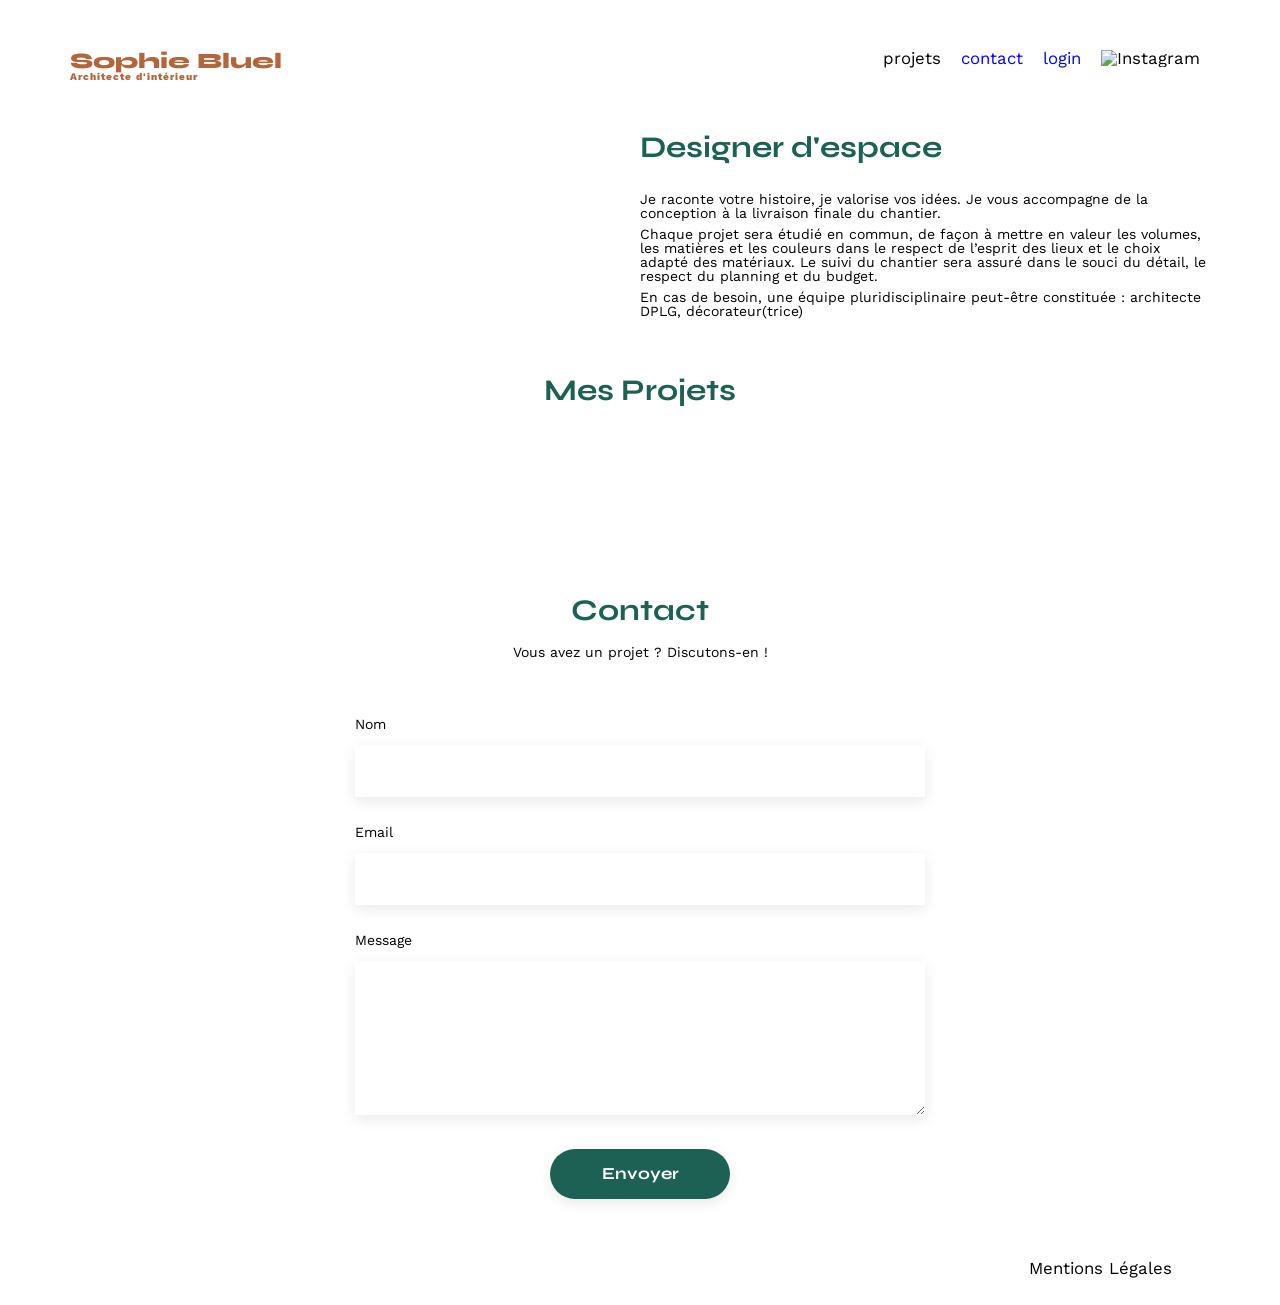
==== FrontEnd/index.html @ 862d738f "Style partie ajout, avant de bricoler input image stylisé" ====
<!DOCTYPE html>
<html lang="fr">
<head>
	<meta charset="UTF-8">
	<title>Sophie Bluel - Architecte d'intérieur</title>
	<meta name="viewport" content="width=device-width, initial-scale=1.0">
	<link rel="preconnect" href="https://fonts.googleapis.com">
	<link rel="preconnect" href="https://fonts.gstatic.com" crossorigin>
	<link href="https://fonts.googleapis.com/css2?family=Syne:wght@700;800&family=Work+Sans&display=swap" rel="stylesheet">
	<meta name="description" content="">
	<link rel="stylesheet" href="https://cdnjs.cloudflare.com/ajax/libs/font-awesome/6.2.1/css/all.min.css">
	<link rel="stylesheet" href="./assets/style.css">
</head>
<body>
	<div class="edition-banner">
		<i class="fa-solid fa-pen-to-square" aria-hidden="true" id="editIcon1"></i>
		<p>Mode édition</p>
	</div>
		<dialog class="modalTotal">
			<div class="modalGallery" id="editGallery">
				<div class="exitModal"><button id="closeModalBtn1"><i class="fa-solid fa-xmark"></i></button></div>
				<h3 class="modalTitle">Galerie photo</h3>
				<div class="modalContent1"> <!-- Insertion dynamique des photos réduites des projets --> </div>
				<button id="addPictureBtn">Ajouter une photo</button>
			</div>
			<div class="addPicture" id="addPicture" style="display: none;">
				<div class="modalHeader"><button id="goBack"><i class="fa-solid fa-arrow-left"></i></button><button id="closeModalBtn2"><i class="fa-solid fa-xmark"></i></button></div>
				<h3 class="modalTitle">Ajout photo</h3>
				<div class="modalContent2">
					<form id="addPictureForm">
						<div id="pictureZone">
							<i class="fa-regular fa-image"></i>
							<label for="image" id="label-picture">+ Ajouter photo</label>
							<p>jpg, png : 4mo max</p>
						</div>
						<div id="picPreview">
						</div>
							<input type="file" class="picture" name="image" id="image" accept="image/png, image/jpeg">
							<label for="title" id="label-title">Titre</label>
							<input type="text" id="title" name="title">
							<label for="category" id="label-category">Catégorie</label>
							<select id="category" name="category"> <!-- Interaction avec l'API pour lister les catégories --> </select>
					</form>
				</div>
				<input type="submit" id="confirm" value="Valider">
			</div>
		</dialog>
<header>
	<h1>Sophie Bluel <span>Architecte d'intérieur</span></h1>
	<nav>
		<ul>
			<li>projets</li>
			<li><a href="#contact">contact</a></li>
			<li class="login-or-logout"><a href="login.html">login</a></li>
			<li><img src="./assets/icons/instagram.png" alt="Instagram"></li>
		</ul>
	</nav>
</header>
<main>
	<section id="introduction">
		<figure>
			<img src="./assets/images/sophie-bluel.png" alt="">
		</figure>
		<article>
			<h2>Designer d'espace</h2>
			<p>Je raconte votre histoire, je valorise vos idées. Je vous accompagne de la conception à la livraison finale du chantier.</p>
			<p>Chaque projet sera étudié en commun, de façon à mettre en valeur les volumes, les matières et les couleurs dans le respect de l’esprit des lieux et le choix adapté des matériaux. Le suivi du chantier sera assuré dans le souci du détail, le respect du planning et du budget.</p>
			<p>En cas de besoin, une équipe pluridisciplinaire peut-être constituée : architecte DPLG, décorateur(trice)</p>
		</article>
	</section>
	<section id="portfolio">
		<div class="portfolio-header">
			<h2>Mes Projets</h2> 
			<i class="fa-solid fa-pen-to-square" aria-hidden="true" id="editIcon2"></i>
			<button id="edition" class="edit-button">modifier</button>
		</div>
		<div class = "filters">
			<!-- Insertion dynamique des boutons de filtres -->
		</div>
		<div class="gallery">
			<!-- Insertion dynamique des projets -->
		</div>
	</section>
	<section id="contact">
		<h2>Contact</h2>
		<p>Vous avez un projet ? Discutons-en !</p>
		<form action="#" method="post">
			<label for="name">Nom</label>
			<input type="text" name="name" id="name">
			<label for="email">Email</label>
			<input type="email" name="email" id="email">
			<label for="message">Message</label>
			<textarea name="message" id="message" cols="30" rows="10"></textarea>
			<input type="submit" value="Envoyer">
		</form>
	</section>
</main>

<footer>
	<nav>
		<ul>
			<li>Mentions Légales</li>
		</ul>
	</nav>
</footer>
<!-- Insérer les scripts ici (ou en head avec defer) -> Les deux méthodes se valent -->
 <script src= "./js/main.js" type="module"></script>
 <script src= "./js/modale.js" type="module"></script>
</body>
</html>
---- FrontEnd/assets/style.css ----
/* http://meyerweb.com/eric/tools/css/reset/
   v2.0 | 20110126
   License: none (public domain)
*/

html, body, div, span, applet, object, iframe,
h1, h2, h3, h4, h5, h6, p, blockquote, pre,
a, abbr, acronym, address, big, cite, code,
del, dfn, em, img, ins, kbd, q, s, samp,
small, strike, strong, sub, sup, tt, var,
b, u, i, center,
dl, dt, dd, ol, ul, li,
fieldset, form, label, legend,
table, caption, tbody, tfoot, thead, tr, th, td,
article, aside, canvas, details, embed,
figure, figcaption, footer, header, hgroup,
menu, nav, output, ruby, section, summary,
time, mark, audio, video {
	margin: 0;
	padding: 0;
	border: 0;
	font-size: 100%;
	font: inherit;
	vertical-align: baseline;
}
/* HTML5 display-role reset for older browsers */
article, aside, details, figcaption, figure,
footer, header, hgroup, menu, nav, section {
	display: block;
}
body {
	line-height: 1;
}
ol, ul {
	list-style: none;
}
blockquote, q {
	quotes: none;
}
blockquote:before, blockquote:after,
q:before, q:after {
	content: '';
	content: none;
}
table {
	border-collapse: collapse;
	border-spacing: 0;
}
/** end reset css**/
body {
	max-width: 1140px;
	margin:auto;
	font-family: 'Work Sans' ;
	font-size: 14px;
}
header {
	display: flex;
	justify-content: space-between;
	margin: 50px 0
}
section {
	margin: 50px 0
}

h1{
	display: flex;
	flex-direction: column;
	font-family: 'Syne';
	font-size: 22px;
	font-weight: 800;
	color: #B1663C
}

h1 > span {
	font-family: 'Work Sans';
	font-size:10px;
	letter-spacing: 0.1em;
;
}

h2{
	font-family: 'Syne';
	font-weight: 700;
	font-size: 30px;
	color: #1D6154
}
nav ul {
	display: flex;
	align-items: center;
	list-style-type: none;

}
nav li {
	padding: 0 10px;
	font-size: 1.2em;
}

li:hover {
	color: #B1663C;
}
#introduction {
	display: flex;
	align-items: center;
}
#introduction figure {
	flex: 1
}
#introduction img {
	display: block;
	margin: auto;
	width: 80%;
}

#introduction article {
	flex: 1
}
#introduction h2 {
	margin-bottom: 1em;
}

#introduction p {
	margin-bottom: 0.5em;
}
#portfolio h2 {
	text-align: center;
}

.portfolio-header {
	display: flex;
	align-items: center;
	justify-content: center;
	margin-bottom: 90px;
	gap: 10px;
}

#editIcon1, #editIcon2 {
	font-weight: 400;
}

.edit-button {
	background-color: white;
	color: black;
	border: none;
	font-family: 'Work Sans';
	font-weight: 400;
	font-size: 14px;
}

.gallery {
	width: 100%;
	display: grid;
	grid-template-columns: 1fr 1fr 1fr;
	grid-column-gap: 20px;
	grid-row-gap: 20px;
}

.gallery img {
	width: 100%;

}
#contact {
	width: 50%;
margin: auto;
}
#contact > * {
	text-align: center;

}
#contact h2{
	margin-bottom: 20px;
}
#contact form {
	text-align: left;
	margin-top:30px;
	display: flex;
	flex-direction: column;
}

#contact input {
	height: 50px;
	font-size: 1.2em;
	border: none;
	box-shadow: 0px 4px 14px rgba(0, 0, 0, 0.09);
}
#contact label {
	margin: 2em 0 1em 0;
}
#contact textarea {
	border: none;
	box-shadow: 0px 4px 14px rgba(0, 0, 0, 0.09);
}

input[type="submit"]{
	font-family: 'Syne';
	font-weight: 700;
	color: white;
	background-color: #1D6154;
	margin : 2em auto ;
	width: 180px;
	text-align: center;
	border-radius: 60px ;
	border: none;
}

footer nav ul {
	display: flex;
	justify-content: flex-end;
	margin: 2em
}

.hid {
	display: none;
}

.filters {
	display: flex;
	width: 100%;
	justify-content: center;
	gap: 10px;
	margin: 50px;
}

.boutonFiltre {
	padding: 10px 20px;
	border-radius: 60px;
	border: #1D6154 1px solid;
	background: none;
	color: #1D6154;
	font-family: 'Syne';
	font-weight: 700;
	font-size: 16px;
	text-align: center;
	margin: 0;
	width: auto;
	box-sizing: border-box;
}

.boutonFiltre:hover, .boutonFiltre:focus {
	background-color: #1D6154;
	color: #FFFFFF;
}

/* Login */

.login-section, .login {
	display: flex;
	flex-direction: column;
	align-items: center;
}

.login-section h2 {
	text-align: center;
	margin-bottom: 40px;
}

.login input[type=email], input[type=password] {
	margin-top: 7px;
	margin-bottom: 30px;
	background: #FFFFFF;
	box-shadow: 0px 4px 14px rgba(0, 0, 0, 0.09);
	height: 51px;
	width: 379px;
	border: none;
}

.login input[type=submit] {
	padding: 10px 40px;
}

.login a {
	color: #3D3D3D;
	font-weight: 500;
}

a {
	text-decoration: none;
}

a:visited {
	color:black;
}

a:hover {
	color: #B1663C;
}

.bold {
	font-weight: 800;
}

#login-section form {
	text-align: left;
}

/* Bannière d'édition */
.edition-banner {
	background-color: #000000;
	width: 100%;
	margin: 0;
	color: #FFFFFF;
	display: flex;
	justify-content: center;
	gap: 10px;
	padding: 10px;
	font-family: 'Work Sans';
	font-size: 16px;
}

.edition-banner #edit-button {
	background-color: #000000;
	color: #FFFFFF;
	border: none;
}

.login-error {
	color: red;
	font-weight: 800;
	margin-top: 50px;
}

/* Modale */

/* Partie suppression */

.modalGallery {
	display: flex;
	flex-wrap: wrap;
	justify-content: center;
	gap: 20px;
	flex-direction: column;
}

.exitModal {
	display: flex;
	justify-content: flex-end;
}

#closeModalBtn1 {
	background-color: white;
	border: none;
	color: black;
	height: 24px;
	width: 24px;
}

#closeModalBtn1 i {
	font-size: 16px;
}

.modalTitle {
	font-family: 'Work Sans';
	font-weight: 400;
	font-size: 26px;
	text-align: center;
	margin-bottom: 46px;
}

.modalContent1 {
	display: flex;
	flex-wrap: wrap;
	width: 70%;
  	gap: 10px;
  	border-bottom: 1px solid #B3B3B3;
  	padding-bottom: 40px;
	margin: 0 auto;
}

.modalContent1 figure {
	position: relative;
	width: 77px;
	height: 103px;
}

.modalContent1 figure img {
	width: 100%;
	height: 100%;
	object-fit: cover;
}

.deleteButton {
	background-color: black;
	border: none;
	color: white;
	height: 17px;
	width: 17px;
	justify-content: center;
	align-content: center;
	display: flex;
	border-radius: 2px;
	position: absolute;
	right: 5px;
	top: 5px;
}

#addPictureBtn{
	font-family: 'Syne';
	font-weight: 700;
	font-size: 14px;
	color: white;
	background-color: #1D6154;
	margin : 2em auto ;
	width: 237px;
	height: 36px;
	text-align: center;
	border-radius: 60px ;
	border: none;
}

.modalTotal {
	width: 630px;
	height: 688px;
	justify-self: center;
	align-self: center;
	border-radius: 10px;
	border: none;
}

::backdrop {
  background-color: #000000;
  opacity: 0.30;
}

/* Partie ajout */

.addPicture {
	display: flex;
	flex-wrap: wrap;
	justify-content: center;
	gap: 20px;
	flex-direction: column;
}

.modalHeader {
	display: flex;
	justify-content: space-between;
	align-items: center;
}

#closeModalBtn2, #goBack {
	background-color: white;
	border: none;
	color: black;
	height: 24px;
	width: 24px;
}

#goBack i {
	font-size: 21px;
}

#closeModalBtn2 i {
	font-size: 16px;
}

#pictureZone {
	display: flex;
	flex-direction: column;
	align-items: center;
	flex-wrap: wrap;
	width: 70%;
  	gap: 10px;
  	padding: 20px 0 30px 0;
	margin: 0 auto;
	background-color: #E8F1F6;
	border-radius: 3px;
}

#pictureZone i {
	font-size: 50px;
	color: #B3B3B3;
}

#addPictureForm {
	display: flex;
	flex-direction: column;
	width: 70%;
  	gap: 10px;
	margin: 0 auto;
	border-bottom: 1px solid #B3B3B3;
  	padding-bottom: 40px;
}

#addPictureForm input[type="text"] {
	height: 50px;
	font-size: 1.2em;
	border: none;
	box-shadow: 0px 4px 14px rgba(0, 0, 0, 0.09);
}

#addPictureForm select {
	height: 50px;
	font-size: 1.2em;
	background-color: white;
	border: none;
	box-shadow: 0px 4px 14px rgba(0, 0, 0, 0.09);
}

#confirm {
	font-family: 'Syne';
	font-weight: 700;
	font-size: 14px;
	color: white;
	background-color: #A7A7A7;
	margin : 2em auto ;
	width: 237px;
	height: 36px;
	text-align: center;
	border-radius: 60px ;
	border: none;
}

#label-title, #label-category {
	font-family: 'Work Sans';
	font-weight: 500;
	font-size: 14px;
	color: #3D3D3D;
	margin-bottom: 5px;
}
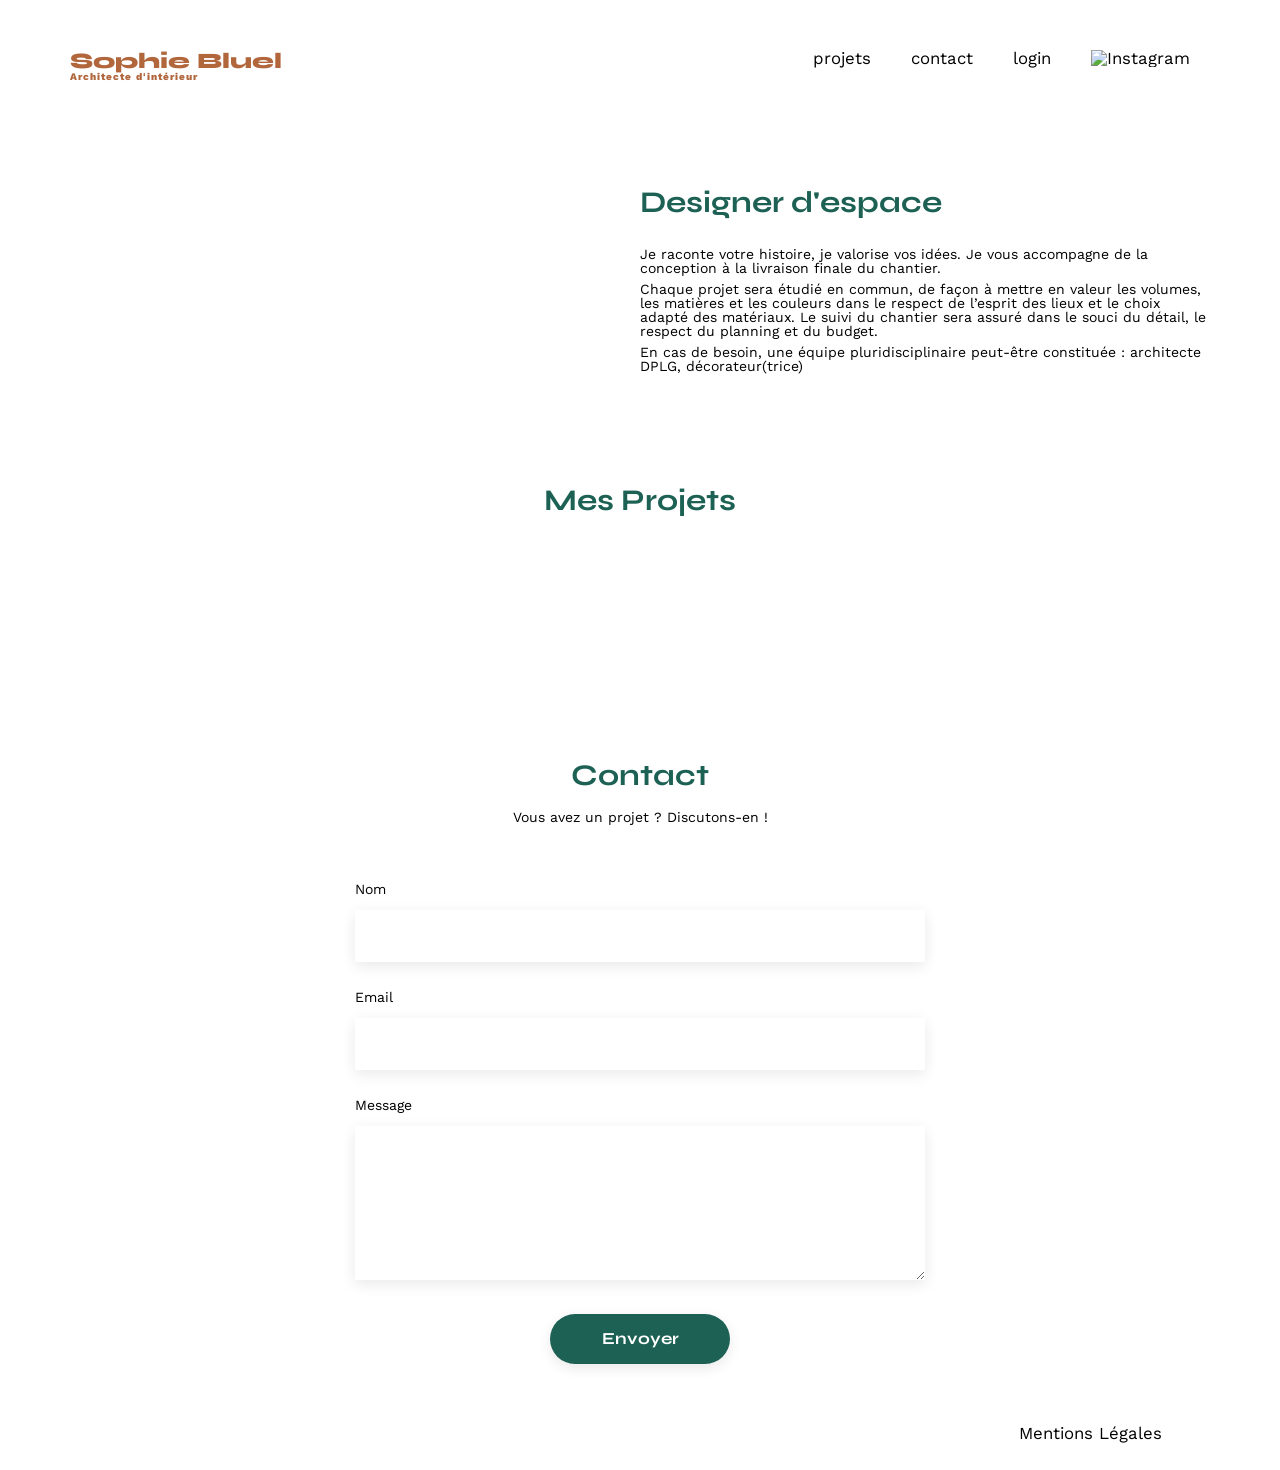
==== commit ea188448: "Reset formulaire après envoi, modale fermée après envoi du formulaire, retouches css" ====
--- a/FrontEnd/index.html
+++ b/FrontEnd/index.html
@@ -29,20 +29,19 @@
 				<div class="modalContent2">
 					<form id="addPictureForm">
 						<div id="pictureZone">
-							<i class="fa-regular fa-image"></i>
+							<img src="" height="169" alt="Prévisualisation de l'image" id="picturePreview" style="display:none"></img>
+							<i class="fa-regular fa-image" id="noPictureYet"></i>
 							<label for="image" id="label-picture">+ Ajouter photo</label>
-							<p>jpg, png : 4mo max</p>
+							<p id="pictureSize">jpg, png : 4mo max</p>
 						</div>
-						<div id="picPreview">
-						</div>
-							<input type="file" class="picture" name="image" id="image" accept="image/png, image/jpeg">
-							<label for="title" id="label-title">Titre</label>
-							<input type="text" id="title" name="title">
-							<label for="category" id="label-category">Catégorie</label>
-							<select id="category" name="category"> <!-- Interaction avec l'API pour lister les catégories --> </select>
+						<input type="file" class="picture" name="image" id="image" accept="image/png, image/jpeg">
+						<label for="title" id="label-title">Titre</label>
+						<input type="text" id="title" name="title">
+						<label for="category" id="label-category">Catégorie</label>
+						<select id="category" name="category"> <!-- Interaction avec l'API pour lister les catégories --> </select>
 					</form>
 				</div>
-				<input type="submit" id="confirm" value="Valider">
+				<input type="submit" id="confirm" value="Valider" disabled="true">
 			</div>
 		</dialog>
 <header>
@@ -107,4 +106,4 @@
  <script src= "./js/main.js" type="module"></script>
  <script src= "./js/modale.js" type="module"></script>
 </body>
-</html>
+</html>
--- a/FrontEnd/assets/style.css
+++ b/FrontEnd/assets/style.css
@@ -2,6 +2,7 @@
    v2.0 | 20110126
    License: none (public domain)
 */
+
 
 html, body, div, span, applet, object, iframe,
 h1, h2, h3, h4, h5, h6, p, blockquote, pre,
@@ -59,7 +60,7 @@
 	margin: 50px 0
 }
 section {
-	margin: 50px 0
+	margin: 105px 0
 }
 
 h1{
@@ -91,12 +92,19 @@
 
 }
 nav li {
-	padding: 0 10px;
+	padding: 0 20px;
 	font-size: 1.2em;
 }
 
 li:hover {
 	color: #B1663C;
+}
+li a {
+	color: black;
+}
+li img {
+	width: 19px;
+	height: 19px;
 }
 #introduction {
 	display: flex;
@@ -284,8 +292,8 @@
 	color: #B1663C;
 }
 
-.bold {
-	font-weight: 800;
+.bold a {
+	font-weight: 600;
 }
 
 #login-section form {
@@ -457,9 +465,10 @@
 	flex-direction: column;
 	align-items: center;
 	flex-wrap: wrap;
-	width: 70%;
+	width: 100%;
   	gap: 10px;
-  	padding: 20px 0 30px 0;
+	height: 119px;
+  	padding: 25px 0;
 	margin: 0 auto;
 	background-color: #E8F1F6;
 	border-radius: 3px;
@@ -468,6 +477,13 @@
 #pictureZone i {
 	font-size: 50px;
 	color: #B3B3B3;
+}
+
+#pictureZone p {
+	font-family: 'Work Sans';
+	font-weight: 400;
+	font-size: 10px;
+	color: #444444;
 }
 
 #addPictureForm {
@@ -515,4 +531,19 @@
 	font-size: 14px;
 	color: #3D3D3D;
 	margin-bottom: 5px;
+}
+
+input[type="file"].picture {
+  display: none;
+}
+
+#label-picture {
+  display: inline-block;
+  background: #CBD6DC;
+  color: #306685;
+  padding: 10px 20px;
+  border-radius: 50px;
+  cursor: pointer;
+  font-weight: 500;
+  transition: background 0.2s;
 }
